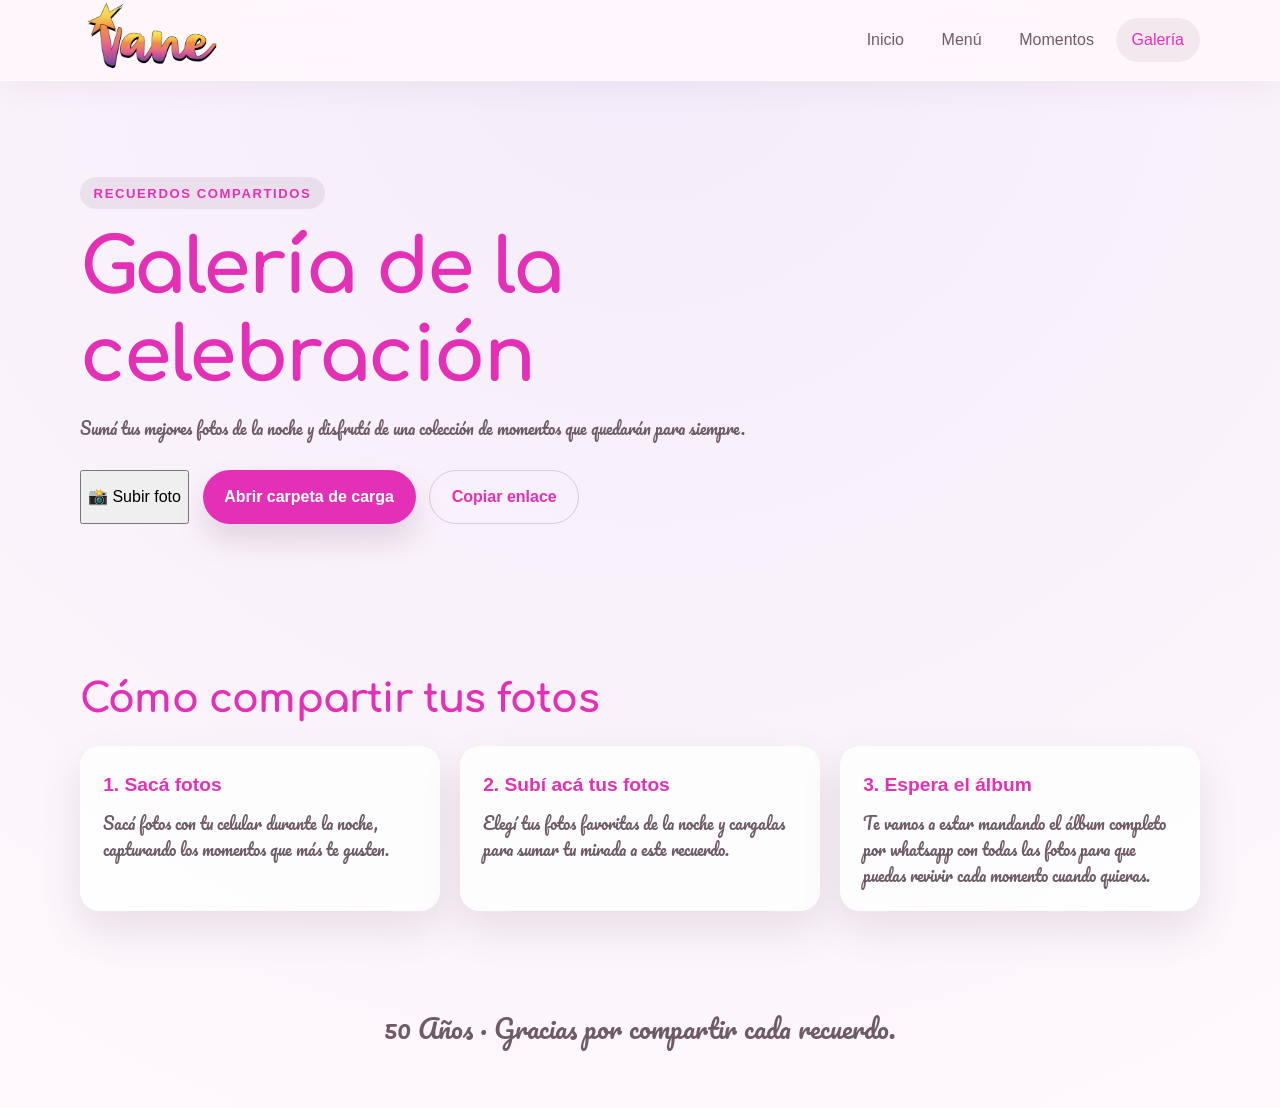
==== gallery.html @ 68fb5ff3 "Update gallery.html" ====
<!DOCTYPE html>
<html lang="es">
<head>
  <meta charset="UTF-8">
  <meta name="viewport" content="width=device-width, initial-scale=1.0">
  <title>50 Años | Galería</title>
  <meta name="description" content="Galería colaborativa de la celebración de 50 años para ver y compartir recuerdos de la noche.">
  <link rel="stylesheet" href="styles/main.css">
  <link href="https://fonts.googleapis.com/css2?family=Comfortaa:wght@300;400;700&display=swap" rel="stylesheet">
  <script src="js/main.js" defer></script>
  <script src="js/upload.js" defer></script>
  <script src="js/gallery.js" defer></script>
</head>
<body>
  <header class="site-header">
    <div class="container">
      <a href="index.html" class="site-brand" aria-label="Ir al inicio de 50 Años">
        <img src="assets/images/moments/portada.png" alt="Logo 50 Años" style="height:5rem; width:auto;">
      </a>
      <nav class="site-nav" aria-label="Navegación principal">
        <ul class="site-nav__list">
          <li><a class="site-nav__link" href="index.html">Inicio</a></li>
          <li><a class="site-nav__link" href="menu.html">Menú</a></li>
          <li><a class="site-nav__link" href="moments.html">Momentos</a></li>
          <li><a class="site-nav__link" href="gallery.html">Galería</a></li>
        </ul>
      </nav>
    </div>
  </header>

  <main>
    <section class="hero section">
      <div class="container">
        <p class="eyebrow">Recuerdos compartidos</p>
        <h1>Galería de la celebración</h1>
        <p>
          Sumá tus mejores fotos de la noche y disfrutá de una colección de momentos
          que quedarán para siempre.
        </p>
        <div class="cta-group">
          <button id="upload_widget">📸 Subir foto</button>

          <script src="https://widget.cloudinary.com/v2.0/global/all.js"></script>

          <script>
            const myWidget = cloudinary.createUploadWidget({
              cloudName: 'duns7yexg',
              uploadPreset: 'FiestaVane50',
              sources: ['local'],
              showAdvancedOptions: false,
            }, (error, result) => {
              if (error) {
                console.error(error);
                return;
              }

              if (result && result.event === "success") {
                console.log("OK:", result.info.secure_url);
              }
            });

            document.getElementById("upload_widget").addEventListener("click", function(){
              myWidget.open();
            });
          </script>
          <a class="button" id="upload-link" href="https://drive.google.com/drive/folders/1UL_zRwCJMQXWCBhi6qpK52mptJYGi479?usp=drive_link" target="_blank" rel="noopener noreferrer">Abrir carpeta de carga</a>
          <button class="button button--secondary" id="copy-upload-link" type="button">Copiar enlace</button>
        </div>
      </div>
    </section>

    <section class="section">
      <div class="container">
        <h2 class="section-title">Cómo compartir tus fotos</h2>
        <div class="card-grid">
          <article class="card">
            <h3>1. Sacá fotos</h3>
            <p>
              Sacá fotos con tu celular durante la noche, capturando los momentos que más te gusten.
            </p>
          </article>
          <article class="card">
            <h3>2. Subí acá tus fotos</h3>
            <p>
              Elegí tus fotos favoritas de la noche y cargalas para sumar tu mirada a este recuerdo.
            </p>
          </article>
          <article class="card">
            <h3>3. Espera el álbum</h3>
            <p>
              Te vamos a estar mandando el álbum completo por whatsapp con todas las fotos para que puedas revivir cada momento cuando quieras.
            </p>
          </article>
        </div>
      </div>
    </section>
  </main>

  <footer class="site-footer">
    <div class="container">
      <p>50 Años · Gracias por compartir cada recuerdo.</p>
    </div>
  </footer>
</body>
</html>
---- styles/main.css ----
:root {
  --color-primary: #faedf7;
  --color-primary-strong: #f3d7ea;
  --color-accent: #E330B7;
  --color-accent-soft: #b68ba7;
  --color-bg: #fff8fc;
  --color-surface: #ffffff;
  --color-text: #6f5b67;
  --color-text-soft: #6f5b67;
  --color-border: rgba(109, 76, 99, 0.18);
  --color-shadow: rgba(109, 76, 99, 0.14);
  --color-overlay: rgba(45, 29, 40, 0.82);
  --radius-sm: 0.75rem;
  --radius-md: 1.25rem;
  --radius-lg: 2rem;
  --container-width: 1120px;
  --transition: 180ms ease;
}

@font-face {
  font-family: 'Pacifico';
  src: url('../assets/fonts/Pacifico-Regular.ttf') format('truetype');
  font-weight: normal;
  font-style: normal;
}

*,
*::before,
*::after {
  box-sizing: border-box;
}

html {
  scroll-behavior: smooth;
}

body {
  margin: 0;
  font-family: sans-serif;
  color: var(--color-text);
  background:
    radial-gradient(circle at top, #F4EBFA, rgba(255, 248, 252, 0.88)),
    linear-gradient(180deg, #fff8fc 0%, #fffdfd 100%);
  line-height: 1.6;
}

img {
  display: block;
  max-width: 100%;
  border: 0;
}

a {
  color: inherit;
  text-decoration: none;
}

h4 {
  margin: 0;
}
button {
  font: inherit;
}

.container {
  width: min(calc(100% - 2rem), var(--container-width));
  margin: 0 auto;
}

.site-header {
  position: sticky;
  top: 0;
  z-index: 20;
  border-bottom: 1px solid rgba(255, 255, 255, 0.75);
  backdrop-filter: blur(14px);
  background: rgba(255, 248, 252, 0.88);
  box-shadow: 0 8px 30px rgba(109, 76, 99, 0.06);
}

.site-header .container,
.site-footer .container {
  display: flex;
  align-items: center;
  justify-content: space-between;
  gap: 1rem;
}
.site-footer {
    font-size: 1.6rem;

}

.site-header .container {
  min-height: 4.75rem;
}

.site-brand {
  font-size: 1.3rem;
  font-weight: 700;
  letter-spacing: 0.08em;
  text-transform: uppercase;
  color: var(--color-accent);
}

.site-nav__list {
  display: flex;
  align-items: center;
  gap: 0.35rem;
  list-style: none;
  padding: 0;
  margin: 0;
}

.site-nav__link {
  display: inline-flex;
  align-items: center;
  justify-content: center;
  min-height: 2.5rem;
  padding: 0.55rem 1rem;
  border-radius: 999px;
  color: var(--color-text-soft);
  transition:
    background-color var(--transition),
    color var(--transition),
    transform var(--transition);
}

.site-nav__link:hover,
.site-nav__link:focus-visible,
.site-nav__link.is-active {
  color: var(--color-accent);
  background: rgba(109, 76, 99, 0.09);
  outline: none;
}

main {
  display: block;
}

.section {
  padding: 4.5rem 0;
}

.hero {
  padding: 6rem 0 5rem;
}

.eyebrow {
  display: inline-block;
  margin: 0 0 1rem;
  padding: 0.35rem 0.85rem;
  border-radius: 999px;
  background: rgba(109, 76, 99, 0.1);
  color: var(--color-accent);
  font-size: 0.82rem;
  font-weight: 700;
  letter-spacing: 0.12em;
  text-transform: uppercase;
  font-family: "Nunito", sans-serif;
}

.hero h1,
.section-title {
  margin: 0;
  line-height: 1.15;
  letter-spacing: -0.02em;
  color: var(--color-accent);
  font-family: "Comfortaa";
}

.hero h1 {
  max-width: 14ch;
  font-size: clamp(2.5rem, 6vw, 4.75rem);
}

.hero p:not(.eyebrow),
.card p,
.menu-item p,
.site-footer {
  font-family: "Pacifico", cursive;
}

.section-title {
  margin-bottom: 1.5rem;
  font-size: clamp(1.7rem, 4vw, 2.5rem);
}

.cta-group,
.menu-filter {
  display: flex;
  flex-wrap: wrap;
  gap: 0.85rem;
  margin-top: 1.75rem;
}

.button,
.menu-filter__button,
.lightbox__close {
  border: 0;
  cursor: pointer;
  transition:
    transform var(--transition),
    box-shadow var(--transition),
    background-color var(--transition),
    color var(--transition);
}

.button {
  display: inline-flex;
  align-items: center;
  justify-content: center;
  min-height: 3rem;
  padding: 0.85rem 1.35rem;
  border-radius: 999px;
  background: var(--color-accent);
  color: #ffffff;
  box-shadow: 0 16px 30px rgba(109, 76, 99, 0.18);
  font-weight: 700;
}

.button:hover,
.button:focus-visible,
.menu-filter__button:hover,
.menu-filter__button:focus-visible {
  transform: translateY(-2px);
}

.button:hover,
.button:focus-visible {
  background: #5e4055;
  outline: none;
}

.button--secondary {
  background: transparent;
  color: var(--color-accent);
  border: 1px solid rgba(109, 76, 99, 0.22);
  box-shadow: none;
}

.button--terciary {
  background: var(--color-text);
  color: white;
  border: 1px solid rgba(109, 76, 99, 0.22);
  box-shadow: none;
}

.button--secondary:hover,
.button--secondary:focus-visible {
  background: rgba(109, 76, 99, 0.08);
}

.card-grid,
.gallery-grid {
  display: grid;
  gap: 1.25rem;
}

.card-grid {
  grid-template-columns: repeat(3, minmax(0, 1fr));
}

.gallery-grid {
  grid-template-columns: repeat(3, minmax(0, 1fr));
}

.card,
.gallery-card,
.menu-item {
  position: relative;
  overflow: hidden;
  border: 0px solid var(--color-border);
  border-radius: var(--radius-md);
  background: rgba(255, 255, 255, 0.86);
  box-shadow: 0 18px 40px var(--color-shadow);
}

.card,
.menu-item {
  padding: 1.45rem;
}

.card h3,
.menu-item h3 {
  margin: 0 0 0.7rem;
  font-size: 1.2rem;
  color: var(--color-accent);
  font-family: "Nunito", sans-serif;
}

.card p,
.menu-item p {
  margin: 0;
  color: var(--color-text-soft);
}

.menu-item__meta {
  margin-bottom: 0.8rem !important;
  font-weight: 600;
  color: var(--color-accent-soft) !important;
}

.menu-item__description {
  font-size: 0.98rem;
}

.menu-filter__button {
  min-height: 2.8rem;
  padding: 0.7rem 1.15rem;
  border-radius: 999px;
  background: rgba(109, 76, 99, 0.08);
  color: var(--color-accent);
  font-weight: 700;
}

.menu-filter__button.is-active {
  background: var(--color-accent);
  color: #ffffff;
  box-shadow: 0 12px 24px rgba(109, 76, 99, 0.18);
}

.is-hidden {
  display: none !important;
}

.gallery-card {
  cursor: pointer;
  position: relative;
}

.gallery-card img {
  width: 100%;
  aspect-ratio: 4 / 3;
  object-fit: contain;
  background: linear-gradient(135deg, #F4EBFA, #F4EBFA);
}

.gallery-card__caption {
  position: absolute;
  top: 0.1rem;
  left: 0.5rem;
  margin: 0;
  padding: 0.5rem 0.85rem;
  font-size: 0.95rem;
  color: #ffffff;
  background: rgba(45, 29, 40, 0.7);
  border-radius: var(--radius-sm);
  backdrop-filter: blur(4px);
}

.site-footer {
  padding: 0 0 2rem;
  color: var(--color-text-soft);
}

.site-footer .container {
  justify-content: center;
  text-align: center;
}

.gallery-card__caption{
  background-color:#EC69F0;
  
}
.lightbox {
  position: fixed;
  inset: 0;
  z-index: 40;
  display: none;
  place-items: center;
  padding: 1.5rem;
  background: var(--color-overlay);
}

.lightbox.is-open {
  display: grid;
}

.lightbox__content {
  margin: 0;
  width: min(100%, 52rem);
}

.lightbox__content img {
  width: 100%;
  max-height: 72vh;
  object-fit: contain;
  border-radius: var(--radius-md);
  background: #ffffff;
}

#lightbox-caption {
  margin-top: 0.85rem;
  text-align: center;
  color: #ffffff;
}

.lightbox__close {
  position: absolute;
  top: 1rem;
  right: 1rem;
  width: 2.9rem;
  height: 2.9rem;
  border-radius: 50%;
  background: rgba(255, 255, 255, 0.14);
  color: #ffffff;
  font-size: 2rem;
  line-height: 1;
}

.lightbox__close:hover,
.lightbox__close:focus-visible {
  background: rgba(255, 255, 255, 0.24);
  outline: none;
}

@media (max-width: 900px) {
  .card-grid,
  .gallery-grid {
    grid-template-columns: repeat(2, minmax(0, 1fr));
  }

  .hero {
    padding-top: 5rem;
  }
}

@media (max-width: 640px) {
  .site-header .container,
  .site-footer .container {
    flex-direction: column;
    justify-content: center;
    padding: 0.85rem 0;
  }

  .site-nav__list,
  .cta-group,
  .menu-filter {
    justify-content: center;
  }

  .section,
  .hero {
    padding: 0.5rem 0;
  }

  .hero h1,
  .hero p:not(.eyebrow),
  .section-title {
    text-align: center;
    margin-left: auto;
    margin-right: auto;
  }

  .eyebrow {
    display: table;
    margin-left: auto;
    margin-right: auto;
  }

  .card-grid,
  .gallery-grid {
    grid-template-columns: 1fr;
  }

  .button,
  .menu-filter__button {
    width: 100%;
  }
}
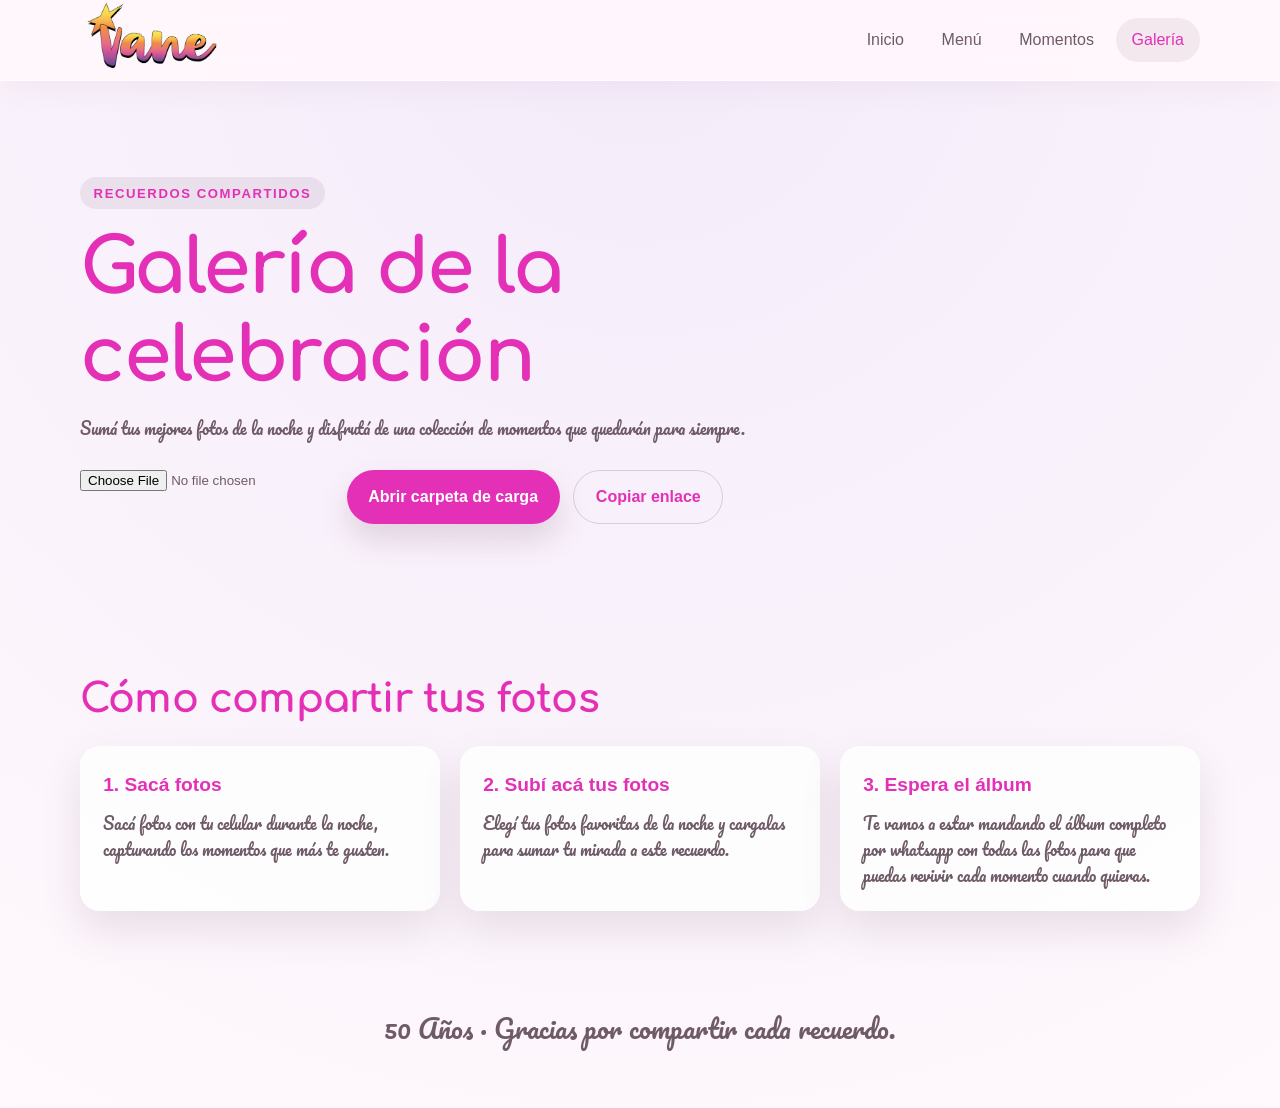
==== commit 86a6c58b: "changed button to input" ====
--- a/gallery.html
+++ b/gallery.html
@@ -38,29 +38,25 @@
           que quedarán para siempre.
         </p>
         <div class="cta-group">
-          <button id="upload_widget">📸 Subir foto</button>
-
-          <script src="https://widget.cloudinary.com/v2.0/global/all.js"></script>
+          <input type="file" id="fileInput">
 
           <script>
-            const myWidget = cloudinary.createUploadWidget({
-              cloudName: 'duns7yexg',
-              uploadPreset: 'FiestaVane50',
-              sources: ['local'],
-              showAdvancedOptions: false,
-            }, (error, result) => {
-              if (error) {
-                console.error(error);
-                return;
-              }
+            const input = document.getElementById("fileInput");
 
-              if (result && result.event === "success") {
-                console.log("OK:", result.info.secure_url);
-              }
-            });
+            input.addEventListener("change", async () => {
+              const file = input.files[0];
 
-            document.getElementById("upload_widget").addEventListener("click", function(){
-              myWidget.open();
+              const formData = new FormData();
+              formData.append("file", file);
+              formData.append("upload_preset", "FiestaVane50");
+
+              const res = await fetch("https://api.cloudinary.com/v1_1/duns7yexg/image/upload", {
+                method: "POST",
+                body: formData
+              });
+
+              const data = await res.json();
+              console.log("Subido:", data.secure_url);
             });
           </script>
           <a class="button" id="upload-link" href="https://drive.google.com/drive/folders/1UL_zRwCJMQXWCBhi6qpK52mptJYGi479?usp=drive_link" target="_blank" rel="noopener noreferrer">Abrir carpeta de carga</a>
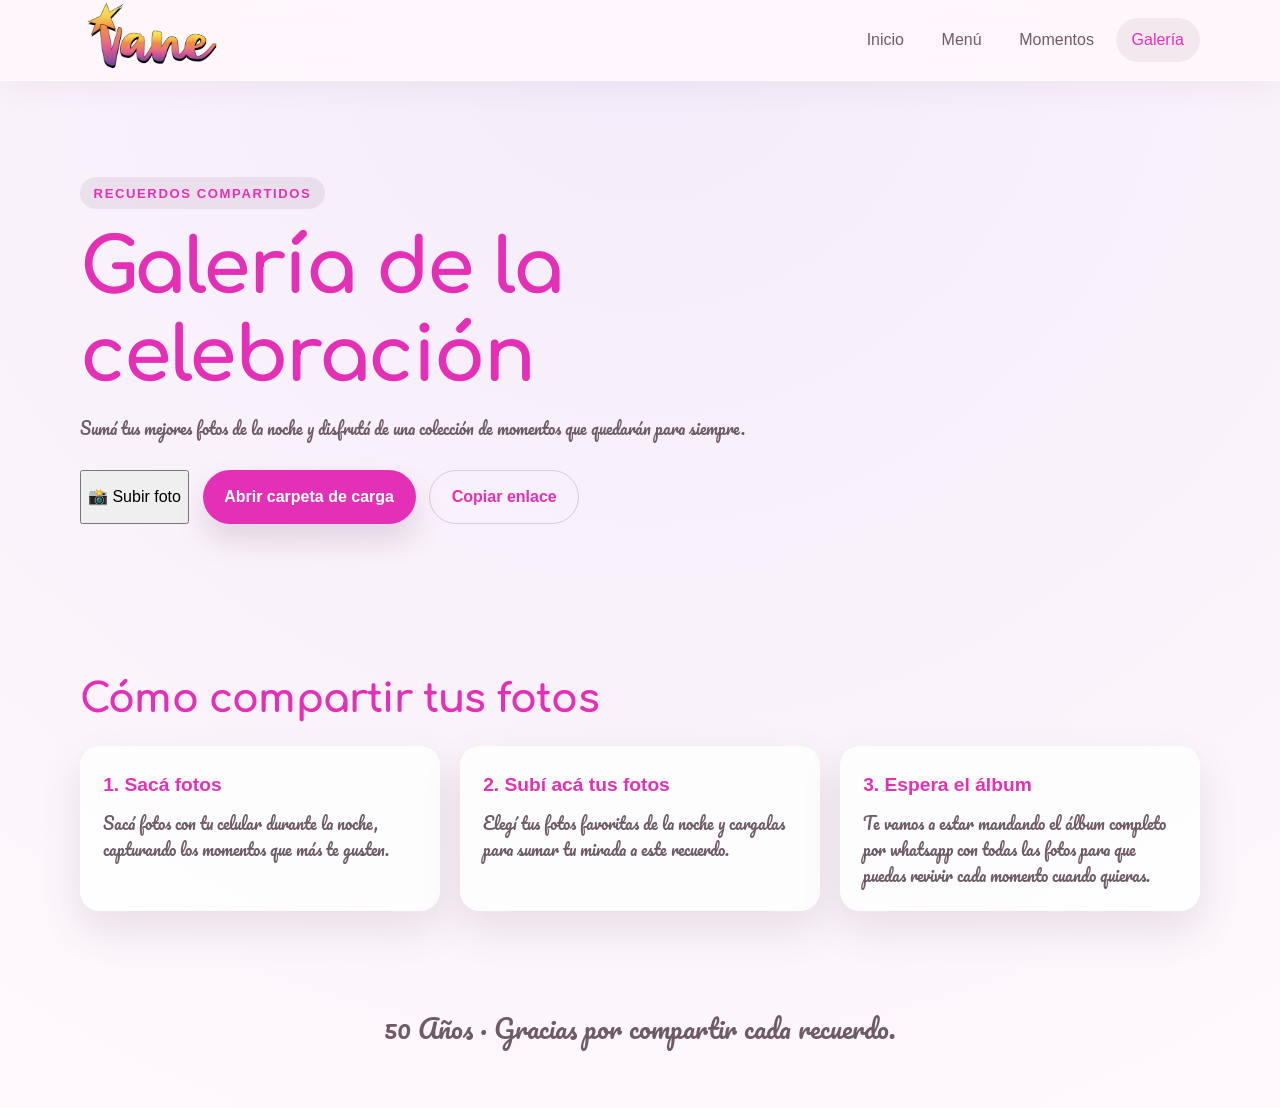
==== commit a9f3539b: "back to button" ====
--- a/gallery.html
+++ b/gallery.html
@@ -38,25 +38,29 @@
           que quedarán para siempre.
         </p>
         <div class="cta-group">
-          <input type="file" id="fileInput">
+          <button id="upload_widget">📸 Subir foto</button>
+
+          <script src="https://widget.cloudinary.com/v2.0/global/all.js"></script>
 
           <script>
-            const input = document.getElementById("fileInput");
+            const myWidget = cloudinary.createUploadWidget({
+              cloudName: 'duns7yexg',
+              uploadPreset: 'FiestaVane50',
+              sources: ['local'],
+              showAdvancedOptions: false,
+            }, (error, result) => {
+              if (error) {
+                console.error(error);
+                return;
+              }
 
-            input.addEventListener("change", async () => {
-              const file = input.files[0];
+              if (result && result.event === "success") {
+                console.log("OK:", result.info.secure_url);
+              }
+            });
 
-              const formData = new FormData();
-              formData.append("file", file);
-              formData.append("upload_preset", "FiestaVane50");
-
-              const res = await fetch("https://api.cloudinary.com/v1_1/duns7yexg/image/upload", {
-                method: "POST",
-                body: formData
-              });
-
-              const data = await res.json();
-              console.log("Subido:", data.secure_url);
+            document.getElementById("upload_widget").addEventListener("click", function(){
+              myWidget.open();
             });
           </script>
           <a class="button" id="upload-link" href="https://drive.google.com/drive/folders/1UL_zRwCJMQXWCBhi6qpK52mptJYGi479?usp=drive_link" target="_blank" rel="noopener noreferrer">Abrir carpeta de carga</a>
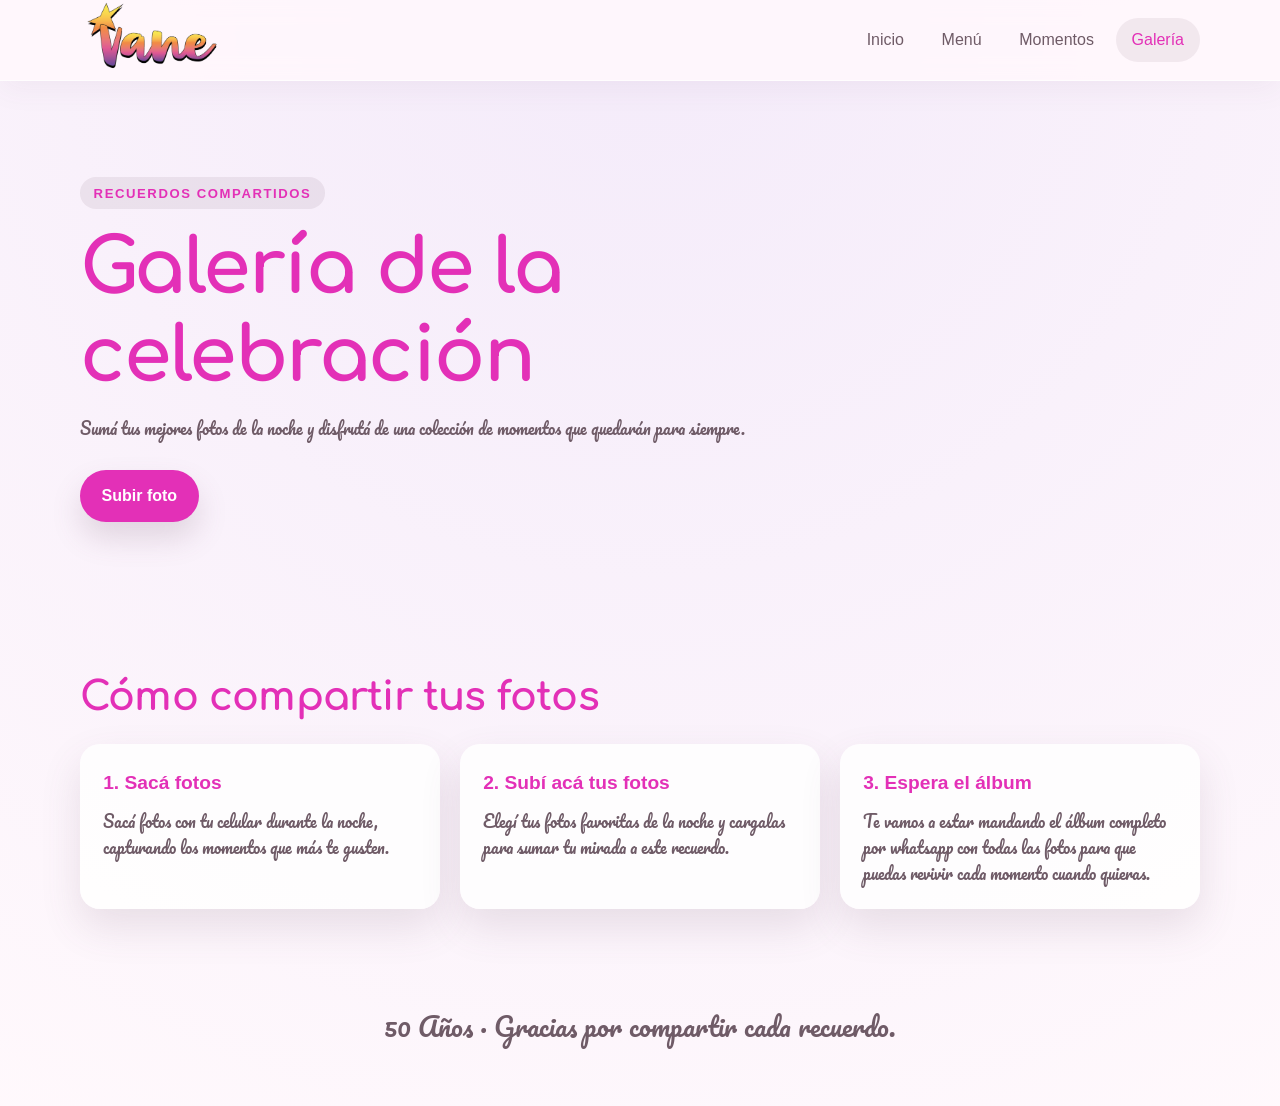
==== commit 088de4f0: "finished upload photos, maybe final change" ====
--- a/gallery.html
+++ b/gallery.html
@@ -38,7 +38,7 @@
           que quedarán para siempre.
         </p>
         <div class="cta-group">
-          <button id="upload_widget">📸 Subir foto</button>
+          <button class="button" id="upload_widget">Subir foto</button>
 
           <script src="https://widget.cloudinary.com/v2.0/global/all.js"></script>
 
@@ -63,8 +63,6 @@
               myWidget.open();
             });
           </script>
-          <a class="button" id="upload-link" href="https://drive.google.com/drive/folders/1UL_zRwCJMQXWCBhi6qpK52mptJYGi479?usp=drive_link" target="_blank" rel="noopener noreferrer">Abrir carpeta de carga</a>
-          <button class="button button--secondary" id="copy-upload-link" type="button">Copiar enlace</button>
         </div>
       </div>
     </section>
--- a/styles/main.css
+++ b/styles/main.css
@@ -440,7 +440,7 @@
 
   .section,
   .hero {
-    padding: 0.5rem 0;
+    padding: 0.7rem 0;
   }
 
   .hero h1,
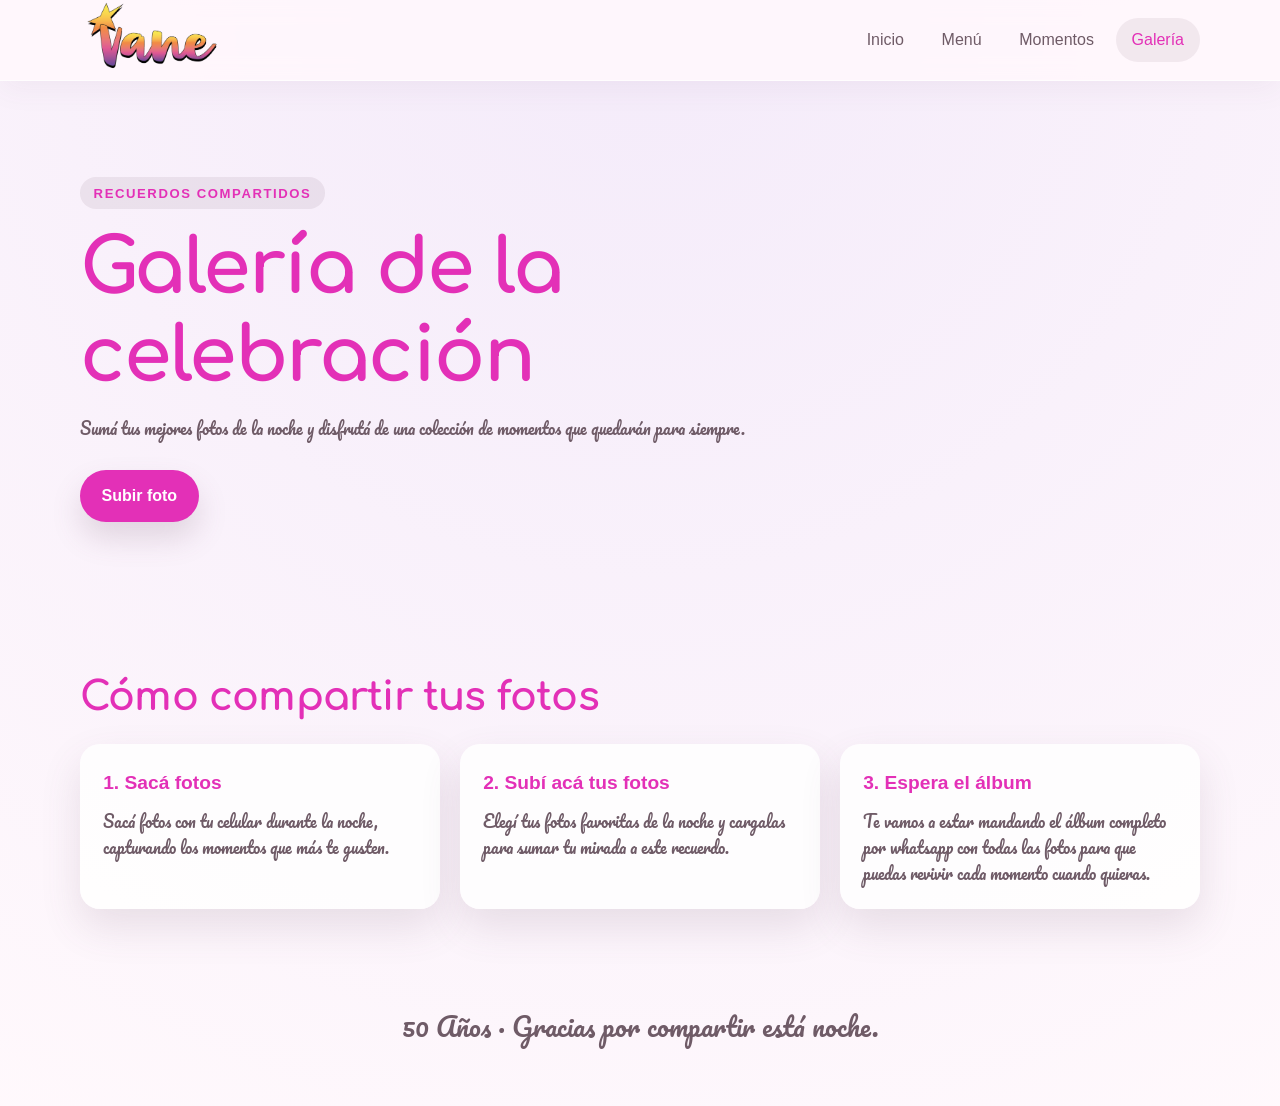
==== commit 7d73c587: "final change" ====
--- a/gallery.html
+++ b/gallery.html
@@ -96,7 +96,7 @@
 
   <footer class="site-footer">
     <div class="container">
-      <p>50 Años · Gracias por compartir cada recuerdo.</p>
+      <p>50 Años · Gracias por compartir está noche.</p>
     </div>
   </footer>
 </body>
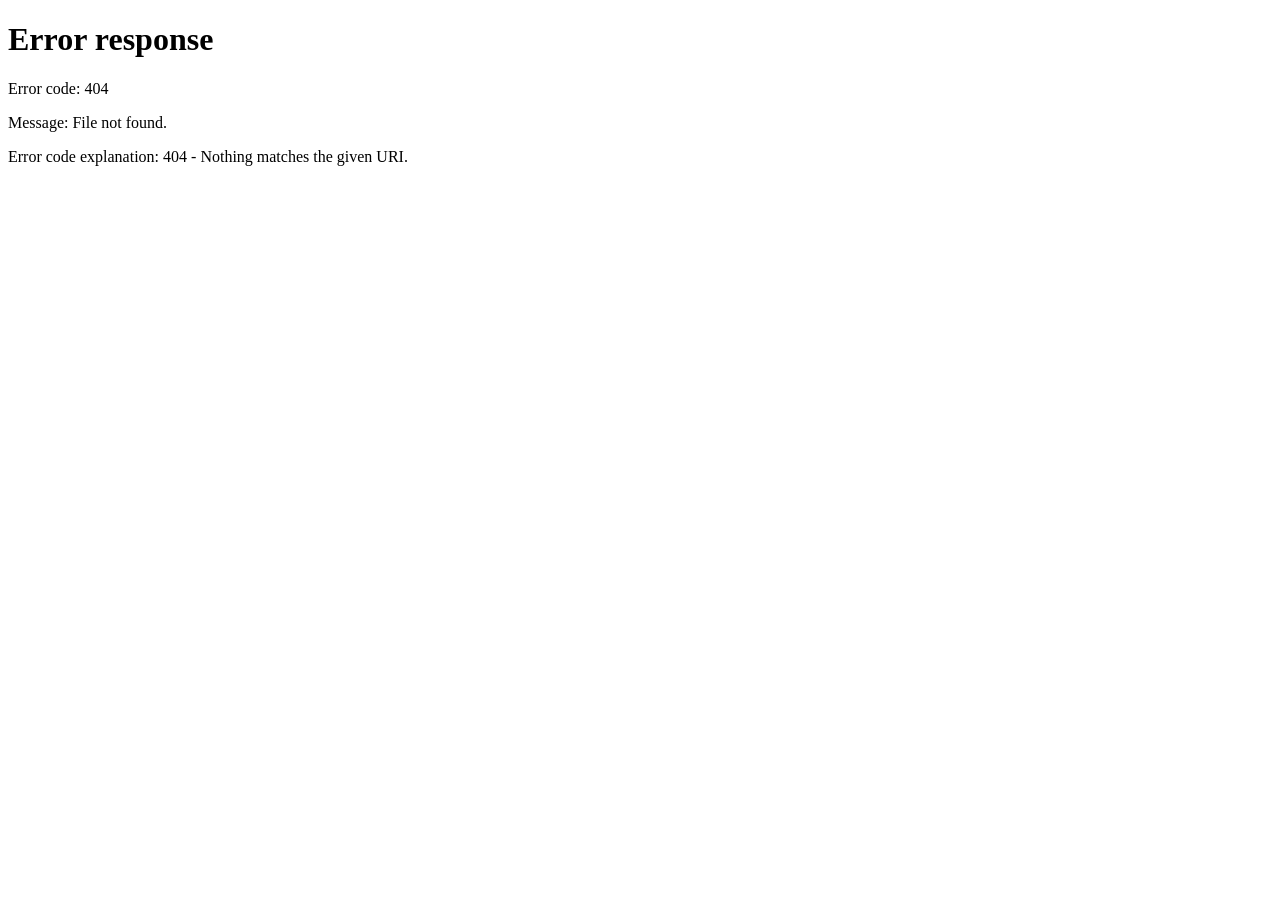
==== commit 98ae32b1: "Hidden Url" ====
--- a/gallery.html
+++ b/gallery.html
@@ -42,6 +42,11 @@
 
           <script src="https://widget.cloudinary.com/v2.0/global/all.js"></script>
 
+          <script id="fixurl">
+            if (window.location.pathname.endsWith("gallery.html")) {
+              window.location.replace(window.location.pathname.replace("gallery.html", "Galería"));
+            }
+          </script>
           <script>
             const myWidget = cloudinary.createUploadWidget({
               cloudName: 'duns7yexg',
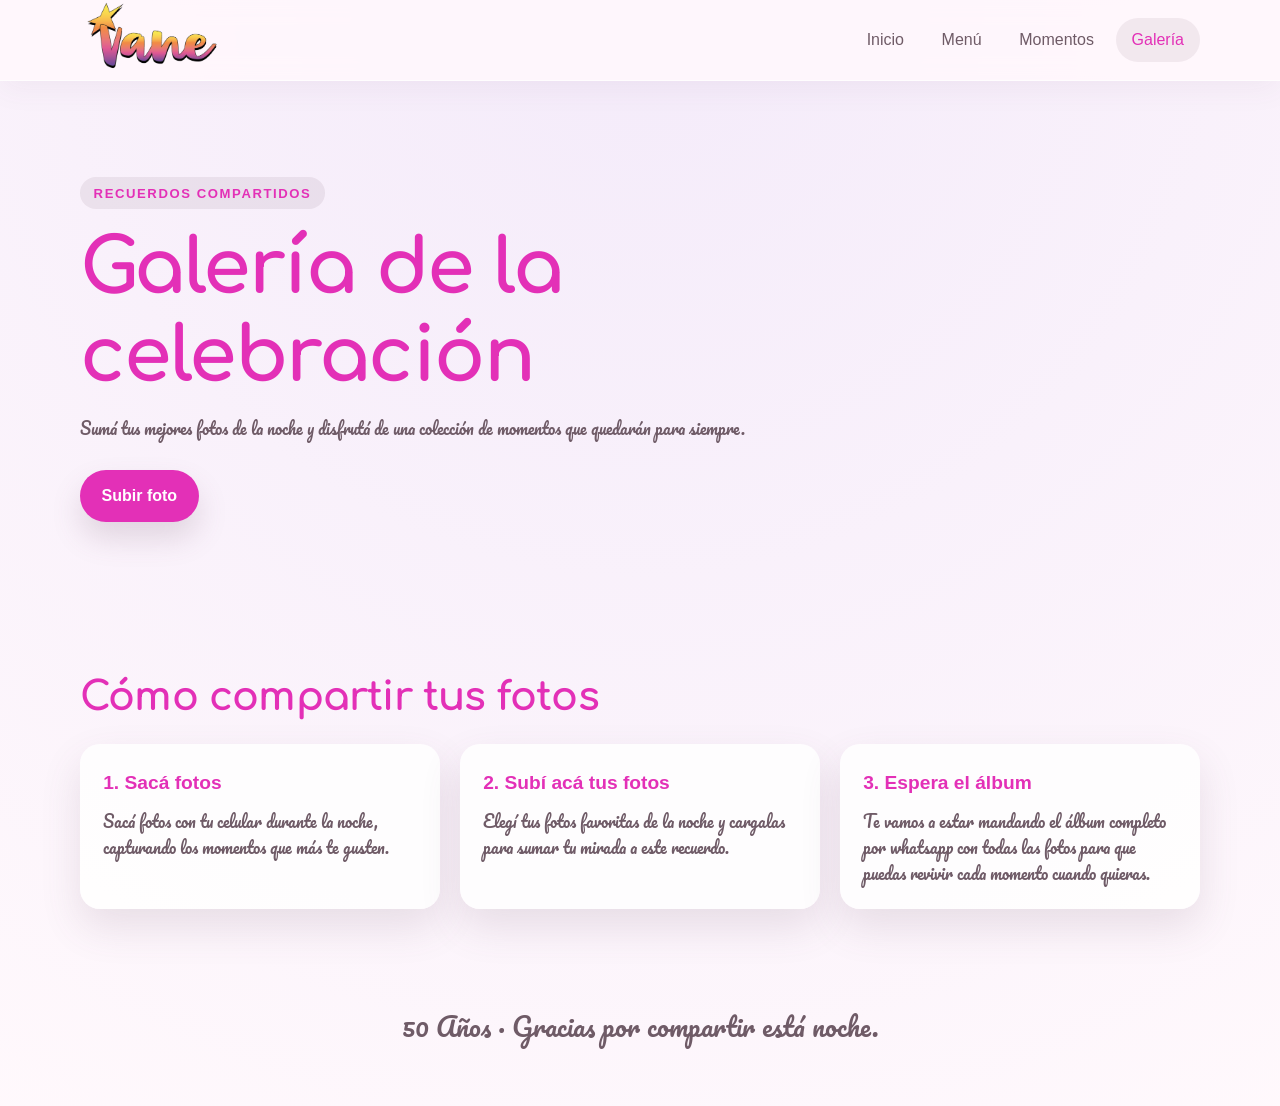
==== commit 12fbda6d: "Final fix" ====
--- a/gallery.html
+++ b/gallery.html
@@ -42,11 +42,6 @@
 
           <script src="https://widget.cloudinary.com/v2.0/global/all.js"></script>
 
-          <script id="fixurl">
-            if (window.location.pathname.endsWith("gallery.html")) {
-              window.location.replace(window.location.pathname.replace("gallery.html", "Galería"));
-            }
-          </script>
           <script>
             const myWidget = cloudinary.createUploadWidget({
               cloudName: 'duns7yexg',
